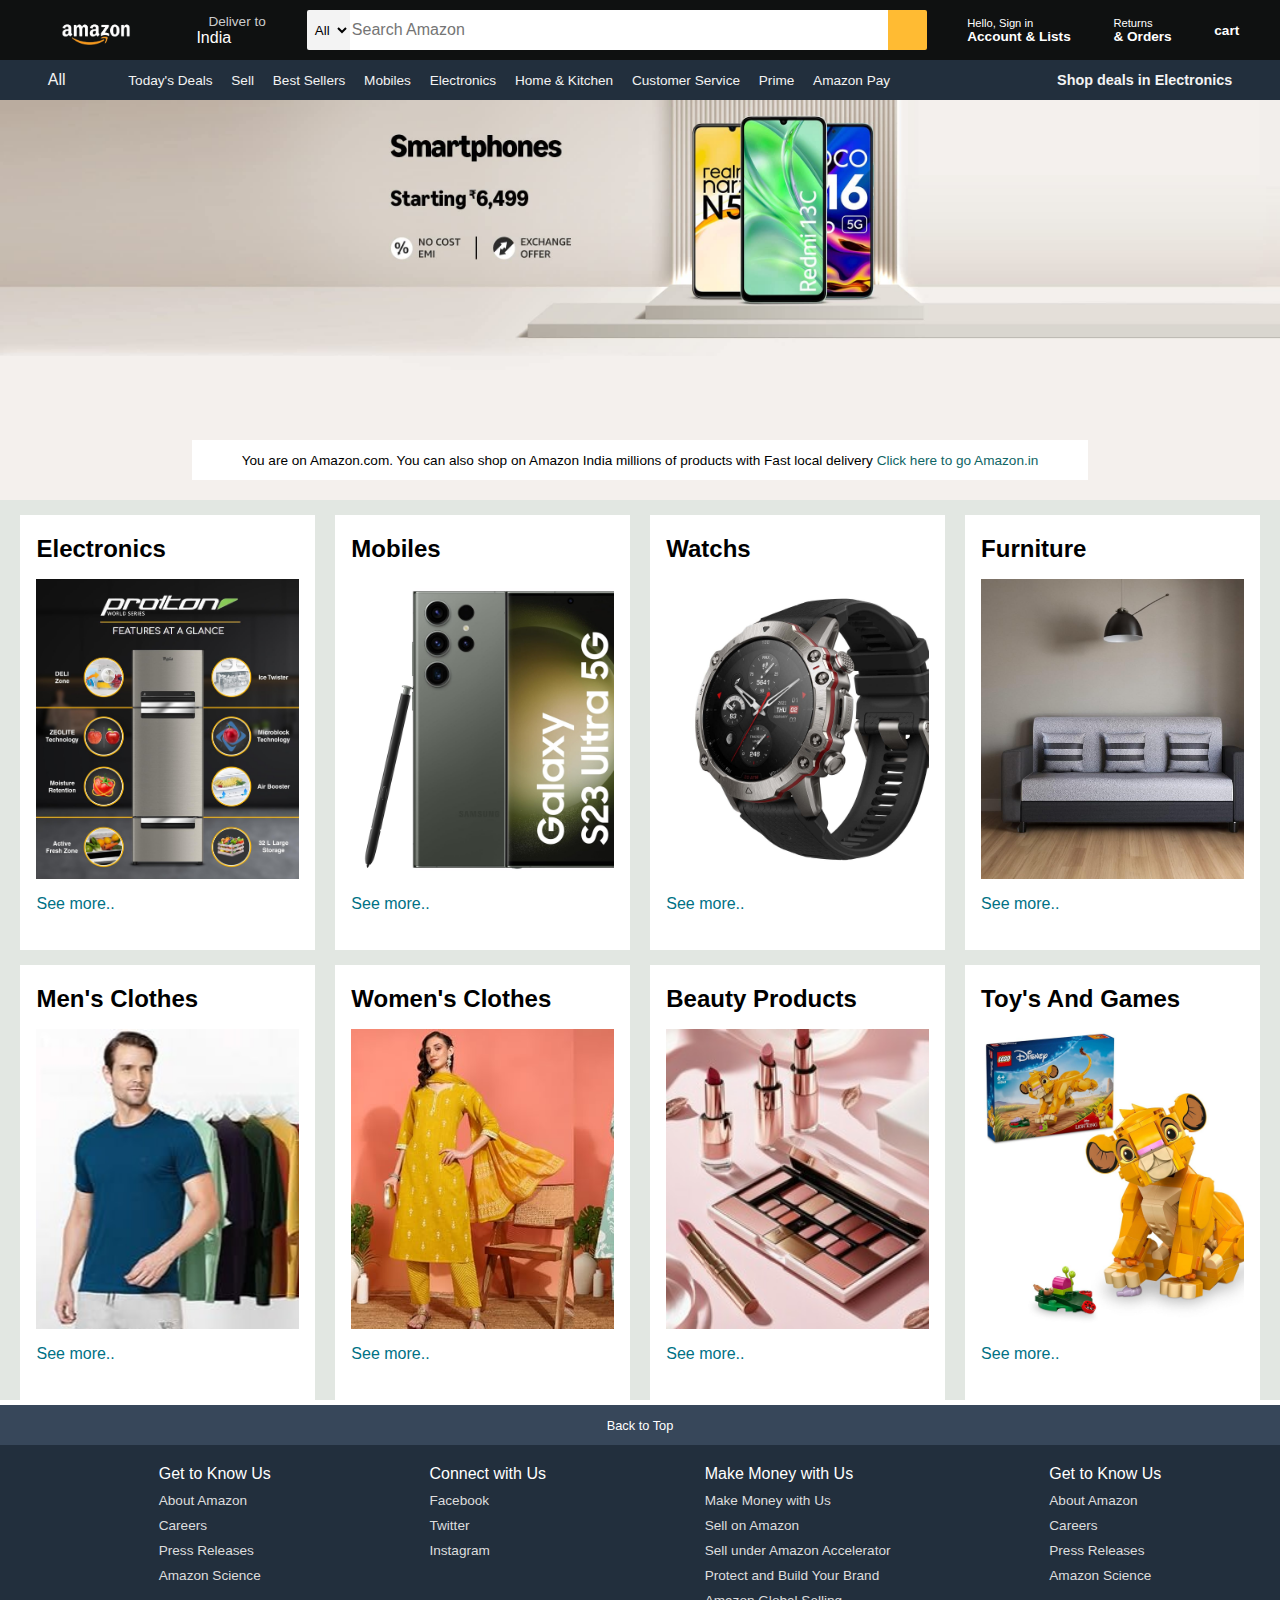
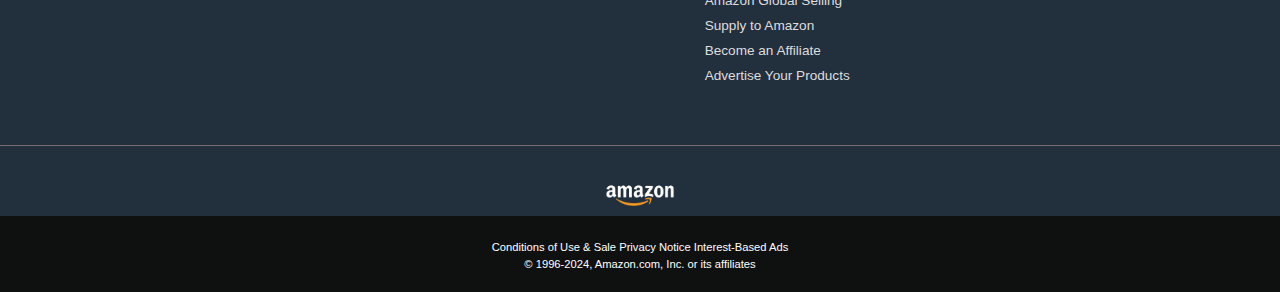
==== index.html @ 4725f1de "ReStructure Project" ====
<html lang="en">
<head>
    <meta charset="UTF-8">
    <meta name="viewport" content="width=device-width, initial-scale=1.0">
    <title>Amazon</title>
    <link rel="stylesheet" href="https://cdnjs.cloudflare.com/ajax/libs/font-awesome/6.6.0/css/all.min.css" integrity="sha512-Kc323vGBEqzTmouAECnVceyQqyqdsSiqLQISBL29aUW4U/M7pSPA/gEUZQqv1cwx4OnYxTxve5UMg5GT6L4JJg==" crossorigin="anonymous" referrerpolicy="no-referrer" />
    <link rel="stylesheet" href="style.css">
</head>
<body>
    <header>
        <div class="nav-bar">
            <div class="nav-logo border">
                <div class="logo"></div>
            </div>
                <div class="nav-address border">
                    <p class="add-first"> Deliver to </p>
                    <div class="add-icon"> 
                    <i class="fa-solid fa-location-dot"></i>
                    <p class=" add-sec">India</p>
                    </div>
                </div>
                <div class="nav-search">
                    <select class="Search-select">
                        <option>All</option>
                    </select>
                    <input placeholder="Search Amazon" class="Serach-input">
                    <div class="search-icon">
                        <i class="fa-solid fa-magnifying-glass"></i>
                    </div>
                </div>
                <div class="nav-signin border">
                    <p>
                        <span>Hello, Sign in</span>
                    </p>
                    <p class="nav-sec">Account & Lists</p>
                </div>
                <div class="nav-return border">
                    <p>
                        <span>Returns</span>
                    </p>
                    <p class="nav-sec">& Orders</p>
                </div>
                <div class="nav-cart border">
                    <i class="fa-solid fa-cart-shopping"></i>
                    cart
                </div>
        </div>
        <div class="panel">
            <div class="panel-all">
                <i class="fa-solid fa-bars"></i>
                All
            </div>
            <div class="panel-ops">
                <p>Today's Deals</p>
                <p> Sell</p>
                <p>Best Sellers</p>
                <p>Mobiles</p>
                <p>Electronics</p>
                <p>Home & Kitchen</p>
                <p>Customer Service</p>
                <p> Prime</p>
                <p>Amazon Pay</p>
            </div>
            <div class="panel-deals">
                Shop deals in Electronics
            </div>
        </div>
    </header>
    <div class="main-section">
        <div class="main-msg">
            <p>You are on Amazon.com. You can also shop on Amazon India millions of products with Fast local delivery <a>Click here to go Amazon.in</a></p>
        </div>
    </div>
    <div class="product-section">
        <div class="box">
            <div class="box-content">
                <h2>Electronics</h2>
                <div class="box-img" style="background-image:url('images/freeezee3.jpg');"></div>
                <p>See more..</p>
            </div>
        </div>
        <div class=" box">
            <div class="box-content">
                <h2>Mobiles</h2>
                <div class="box-img" style="background-image:url('images/samsun2.jpg');"></div>
                <p>See more..</p>
            </div>
        </div>
        <div class="box">
           <div class="box-content">
            <h2>Watchs</h2>
            <div class="box-img" style="background-image:url('images/watchsmart6.jpg');"></div>
            <p>See more..</p>
           </div>
        </div>
        <div class="box">
            <div class="box-content">
            <h2>Furniture</h2>
            <div class="box-img" style="background-image:url('images/Sofaiamge1.jpg');"></div>
            <p>See more..</p>
        </div>
    </div>
    <div class="box">
        <div class="box-content">
            <h2>Men's Clothes</h2>
            <div class="box-img" style="background-image:url('/images/t-shirt4.jpg');"></div>
            <p>See more..</p>
        </div>
    </div>
    <div class=" box">
        <div class="box-content">
            <h2>Women's Clothes</h2>
            <div class="box-img" style="background-image:url('images/women.jpg');"></div>
            <p>See more..</p>
        </div>
    </div>
    <div class="box"><div class="box-content">
        <h2>Beauty Products</h2>
        <div class="box-img" style="background-image:url('/images/Beauty.jpg');"></div>
        <p>See more..</p>
    </div>
    </div>
    <div class="box">
        <div class="box-content">
        <h2>Toy's And Games</h2>
        <div class="box-img" style="background-image:url('/images/toy1.jpg');"></div>
        <p>See more..</p>
    </div>
  </div>
</div>
<footer>
<div class="footer">
    <div class="fot-panel1">
        Back to Top
    </div>
    <div class="fot-panel2">
        <ul>
            <p>Get to Know Us</p>
            <a>About Amazon
              <a> Careers</a> 
              <a>  Press Releases</a>
            <a>Amazon Science</a>
        </ul>
        <ul>
            <p>Connect with Us</p>
            <a>Facebook</a>
              <a> Twitter</a> 
              <a>  Instagram</a>
        </ul>
        <ul>
            <p>Make Money with Us</p>   	
            <a>	Make Money with Us </a>
            <a> Sell on Amazon  </a> 
            <a> Sell under Amazon Accelerator </a>
            <a> Protect and Build Your Brand</a>
            <a> Amazon Global Selling</a>
            <a> Supply to Amazon </a>
            <a>  Become an Affiliate  </a>
            <a> Advertise Your Products</a>
        </ul>
        <ul>
            <p>Get to Know Us</p>
            <a>About Amazon</a>
              <a> Careers</a> 
              <a>  Press Releases</a>
            <a>Amazon Science</a>
        </ul>
    </div>
    <div class="fot-panel3">
     <div class="logo2"></div>
    </div>

    <div class="fot-panel4">
        <div class="page">
            <a>Conditions of Use & Sale</a>
            <a>Privacy Notice</a>
            <a>Interest-Based Ads</a>
        </div>
            <div class="copyrigth">
               <a> © 1996-2024, Amazon.com, Inc. or its affiliates
            </a>
              
        </div>
    </div>
</div>
</footer>
</body>
</html>
---- style.css ----
*{
    margin: 0px;
    font-family: arial;
    border: border-box;
}
.nav-bar{
    height: 60px;
    background-color: #0F1111;
    color: white;
    display: flex;
    align-items: center;
    justify-content: space-evenly;
}
.nav-logo{
  height: 70px;
  width: 110px;
}
.logo{
    background-image: url(images/Amazon-Logo-2-removebg.png);
    background-size: cover;
    height: 50px;
    width: 110px;
}
.border{
    border: 2px solid transparent;
}
.border:hover{
    border:2px solid white;
}
/*Second BOX for address*/

.add-first{
    color: #cccccc;
    font-size: 0.85rem;
    margin-left: 15px;
}
.add-sec{
    font-size: 1rem;
    margin-left: 3px;
}
.add-icon{
    display:flex;
    align-items: center;
    /* text-align: center; */
}

/* third bor for search bar*/
.nav-search{
    width: 620px;
    height: 40px;
    display: flex;
    justify-content: space-evenly;
    border-radius: 4px;
    
 
}
.Serach-input{
    width: 100%;
    font-size: 1rem;
    border: none;
}
.Search-select{
    width: 50px;
    background-color: #f3f3f3;
    text-align: center;
    border-top-left-radius: 2px;
    border-bottom-left-radius: 2px;
    border: none;
}
.search-icon{
    font-size: 1.3rem;
    background-color: #fb3f;
    width: 45px;
    display: flex;
    justify-content: center;
    align-items: center;
    border-top-right-radius: 2px;
    border-bottom-right-radius: 2px;
    color: #0F1111;
} 
.nav-search:hover{
  border:2px solid orange;
}

/* third box for signiin and return*/

span{
    font-size: 0.7rem;
}
.nav-sec{
    font-size: 0.85rem;
    font-weight: 700;
}

/* forth box for cart*/
.nav-cart i{
    font-size: 30px;
}
.nav-cart{
    font-size: 0.85rem ;
    font-weight: 700;

}

/* Panell Secttion*/
.panel{
    color: #f3f3f3;
    display: flex;
    height: 40px;
    background-color: #222f3d;
    display: flex;
    align-items: center;
    justify-content: space-evenly;

}
.panel p{
    display: inline;
    margin-left: 15px;
}
.panel-ops{
    width: 70%;
    font-size: 0.85rem  
    
}
.panel-deals{
    font-size: 0.9rem;
    font-weight: 700;
}
     /* Main Section */
    .main-section{
        background-image: url(/images/AZMimage1.jpg);
        height: 400px;
        background-size: cover;
        display: flex;
        justify-content: center;
        align-items: flex-end;
    }
    .main-msg{
        height: 40px;
        width: 70%;
        background-color: white;
        display: flex;
        align-items: center;
        justify-content: center;
        margin-bottom: 20px;
        font-size: 0.85rem;

    }
    .main-msg a{
        color: rgb(15, 101, 101);
    }

       /* Shop Selection */

.product-section{
    display: flex;
    flex-wrap: wrap;
    justify-content: space-evenly;
    background-color: #e2e7e2;
}
 .box{
    height: 400px;
    width: 23%;
   background-color: white;
   padding: 20px 0px 15px;
   margin-top: 15px;
 }
 .box-img{
    height: 300px;
   background-size: cover;
   margin-top: 1rem;
   margin-bottom: 1rem;
 }

 .box-content{
  margin-right: 1rem;
  margin-left: 1rem;   
 }
 .box-content p{
    color: #007185;
 }
     /* Footer Section */
    /* .footer{
      
    } */
    .fot-panel1{
        height: 40px;
        background-color: #37475a;
        color: white;
        display: flex;
        justify-content: center;
        align-items: center;
        font-size: 0.80rem;
        margin-top: 5px;
    }
 .fot-panel2{
    height: 300px;
    background-color: #222f3d;
    color: white;
    display: flex;
    justify-content: space-evenly;
    
 }
 ul{
    margin-top: 20px;
 }
ul a{
    display: block;
    font-size: 0.85rem;
    margin-top: 10px;
    color: #dddddd;
} 
  .fot-panel3{
    height: 70px;
    background-color: #222f3d;
    border-top: 0.5px solid rgb(119, 111, 111);
    display: flex;
    justify-content: center;
    align-items: center;
  }
 .logo2{
    background-image: url(/images/Amazon-Logo-2-removebg.png);
    background-size: cover;
    height: 50px;
    width: 110px;
 }
.fot-panel4{
    height: 76px;
    background-color: #0F1111;
    color: white;
    font-size: 0.7rem;
    text-align: center ;
    /* display: flex;
    justify-content:center ;
    align-items: center; */
}
.page{
    padding-top: 25px;
}

.copyrigth{
    padding-top: 5px;
}
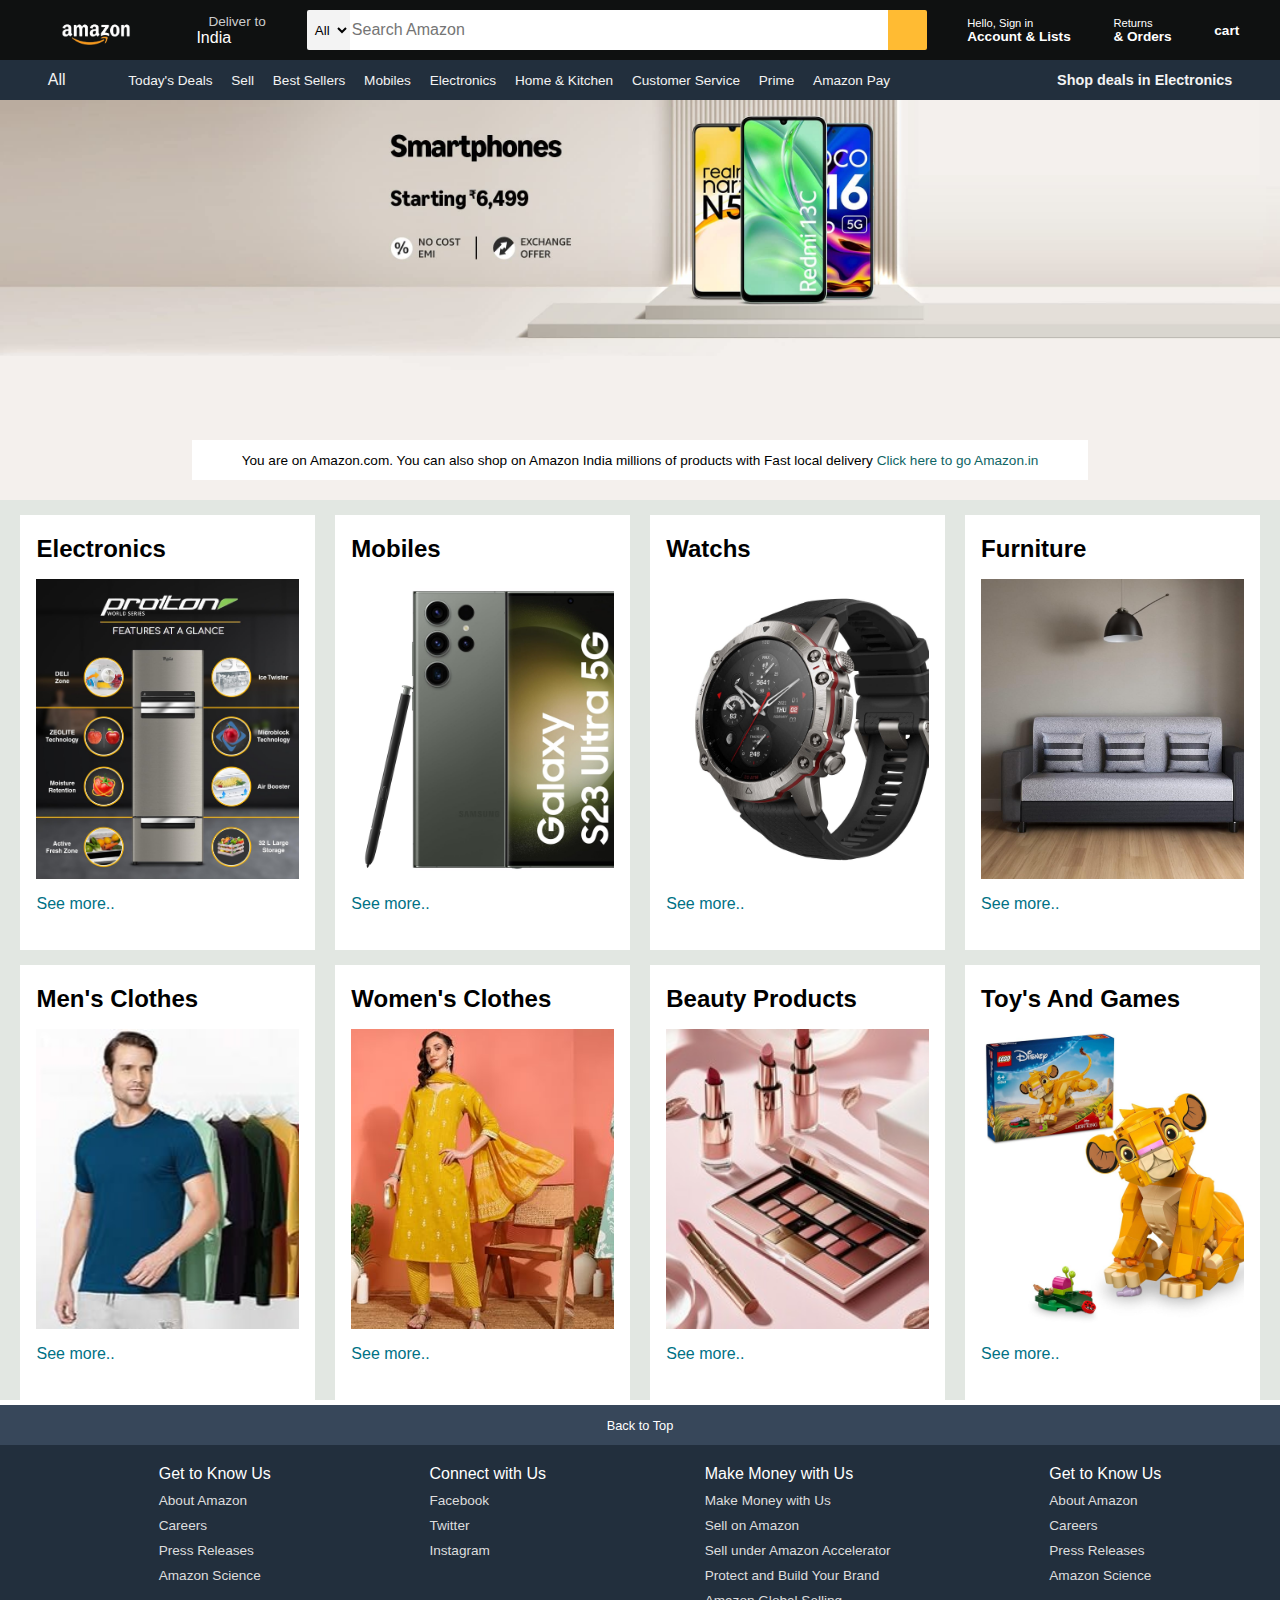
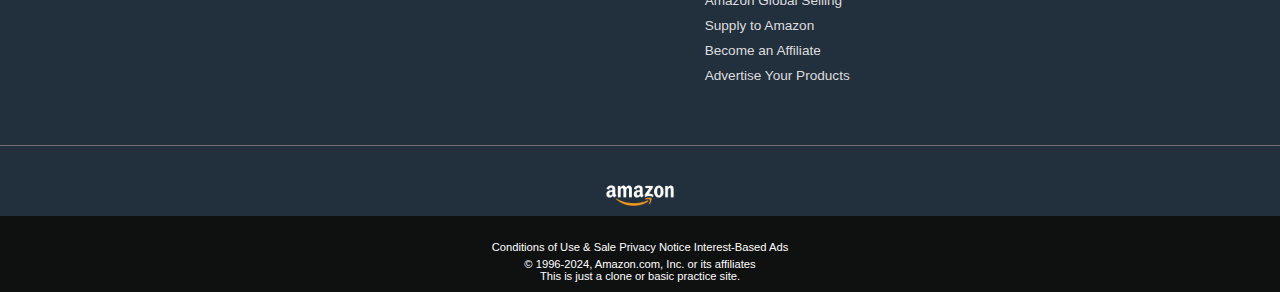
==== commit e786ed0b: "fix : clone site" ====
--- a/index.html
+++ b/index.html
@@ -75,55 +75,55 @@
         <div class="box">
             <div class="box-content">
                 <h2>Electronics</h2>
-                <div class="box-img" style="background-image:url('images/freeezee3.jpg');"></div>
+                <div class="box-img" style="background-image:url('./images/freeezee3.jpg');"></div>
                 <p>See more..</p>
             </div>
         </div>
         <div class=" box">
             <div class="box-content">
                 <h2>Mobiles</h2>
-                <div class="box-img" style="background-image:url('images/samsun2.jpg');"></div>
+                <div class="box-img" style="background-image:url('./images/samsun2.jpg');"></div>
                 <p>See more..</p>
             </div>
         </div>
         <div class="box">
            <div class="box-content">
             <h2>Watchs</h2>
-            <div class="box-img" style="background-image:url('images/watchsmart6.jpg');"></div>
+            <div class="box-img" style="background-image:url('./images/watchsmart6.jpg');"></div>
             <p>See more..</p>
            </div>
         </div>
         <div class="box">
             <div class="box-content">
             <h2>Furniture</h2>
-            <div class="box-img" style="background-image:url('images/Sofaiamge1.jpg');"></div>
+            <div class="box-img" style="background-image:url('./images/Sofaiamge1.jpg');"></div>
             <p>See more..</p>
         </div>
     </div>
     <div class="box">
         <div class="box-content">
             <h2>Men's Clothes</h2>
-            <div class="box-img" style="background-image:url('/images/t-shirt4.jpg');"></div>
+            <div class="box-img" style="background-image:url('./images/t-shirt4.jpg');"></div>
             <p>See more..</p>
         </div>
     </div>
     <div class=" box">
         <div class="box-content">
             <h2>Women's Clothes</h2>
-            <div class="box-img" style="background-image:url('images/women.jpg');"></div>
+            <div class="box-img" style="background-image:url('./images/women.jpg');"></div>
             <p>See more..</p>
         </div>
     </div>
     <div class="box"><div class="box-content">
         <h2>Beauty Products</h2>
-        <div class="box-img" style="background-image:url('/images/Beauty.jpg');"></div>
+        <div class="box-img" style="background-image:url('./images/Beauty.jpg');"></div>
         <p>See more..</p>
     </div>
     </div>
     <div class="box">
         <div class="box-content">
         <h2>Toy's And Games</h2>
-        <div class="box-img" style="background-image:url('/images/toy1.jpg');"></div>
+        <div class="box-img" style="background-image:url('./images/toy1.jpg');"></div>
         <p>See more..</p>
     </div>
   </div>
@@ -178,6 +178,8 @@
         </div>
             <div class="copyrigth">
                <a> © 1996-2024, Amazon.com, Inc. or its affiliates
+            </a><br>
+            <a> This is just a clone or basic practice site.
             </a>
               
         </div>
--- a/style.css
+++ b/style.css
@@ -128,7 +128,7 @@
 }
      /* Main Section */
     .main-section{
-        background-image: url(/images/AZMimage1.jpg);
+        background-image: url(./images/AZMimage1.jpg);
         height: 400px;
         background-size: cover;
         display: flex;
